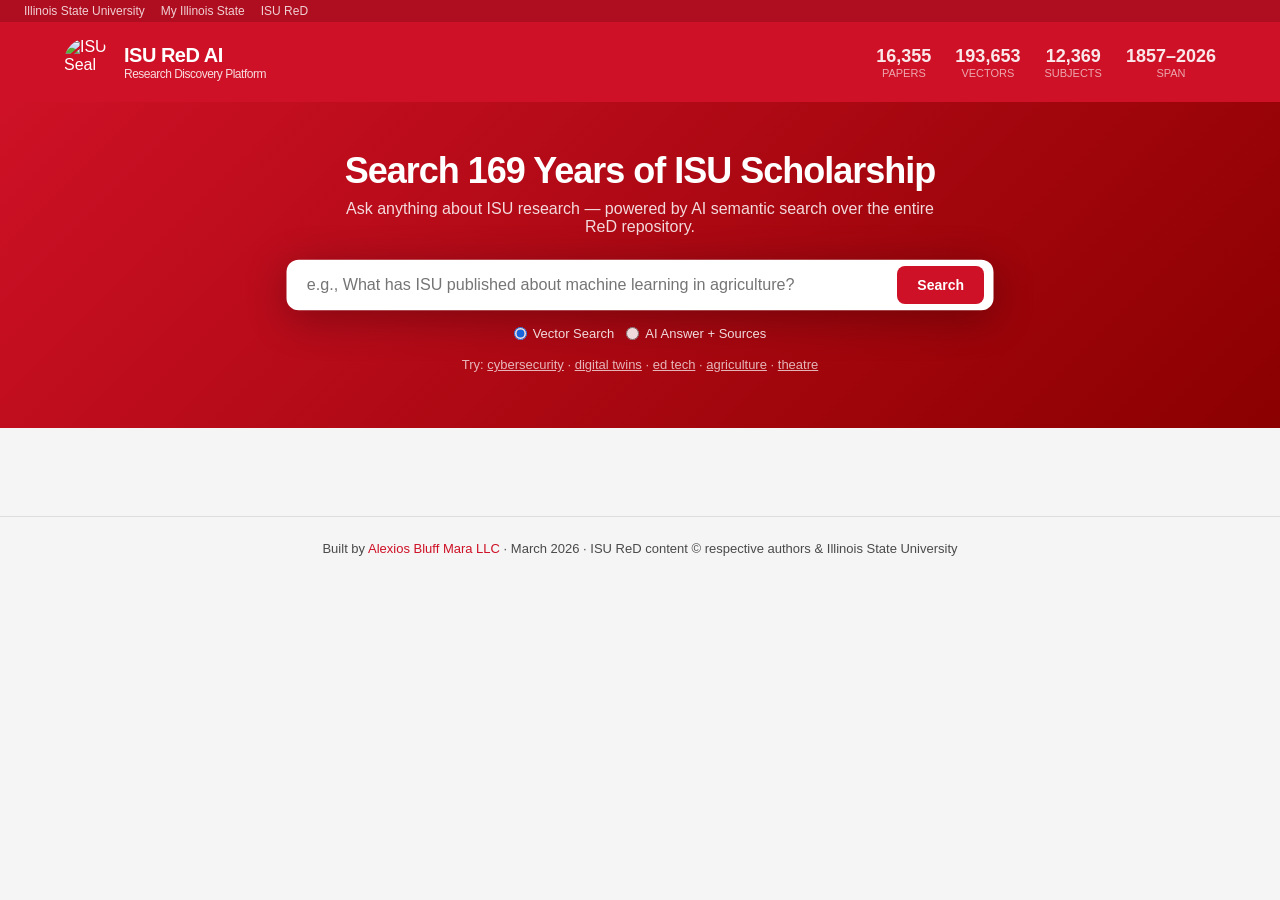
==== web/templates/index.html @ c267a809 "Initial release: ISU ReD AI — Intelligent Research Discovery Platform Full-stack AI-powered semantic" ====
<!DOCTYPE html>
<html lang="en">
<head>
  <meta charset="UTF-8">
  <meta name="viewport" content="width=device-width, initial-scale=1.0">
  <title>ISU ReD AI — Research Discovery Platform</title>
  <link rel="icon" href="https://designsystem.illinoisstate.edu/images/examples/cds-digital-seal-mobile.png" type="image/png">
  <link rel="stylesheet" href="/static/css/isu-brand.css">
  <style>
    :root {
      --isu-red: #CE1126;
      --isu-dark: #1A1A2E;
      --isu-gray: #4A4A4A;
      --isu-light: #F5F5F5;
      --isu-white: #FFFFFF;
      --radius: 12px;
      --shadow: 0 4px 24px rgba(0,0,0,0.08);
      --transition: all 0.3s cubic-bezier(0.4, 0, 0.2, 1);
    }

    * { margin: 0; padding: 0; box-sizing: border-box; }

    body {
      font-family: -apple-system, BlinkMacSystemFont, 'Segoe UI', Roboto, sans-serif;
      background: var(--isu-light);
      color: var(--isu-dark);
      min-height: 100vh;
    }

    /* ── Header ── */
    .header {
      background: var(--isu-red);
      color: white;
      padding: 0;
    }

    .iguide {
      background: rgba(0,0,0,0.15);
      padding: 4px 24px;
      font-size: 12px;
      display: flex;
      gap: 16px;
    }

    .iguide a { color: rgba(255,255,255,0.8); text-decoration: none; }
    .iguide a:hover { color: white; }

    .header-main {
      display: flex;
      align-items: center;
      justify-content: space-between;
      padding: 16px 24px;
      max-width: 1200px;
      margin: 0 auto;
    }

    .logo {
      display: flex;
      align-items: center;
      gap: 12px;
    }

    .logo img { width: 48px; height: 48px; border-radius: 50%; }

    .logo-text {
      font-size: 20px;
      font-weight: 700;
      letter-spacing: -0.5px;
    }

    .logo-text small {
      display: block;
      font-size: 12px;
      font-weight: 400;
      opacity: 0.85;
    }

    .header-stats {
      display: flex;
      gap: 24px;
      font-size: 13px;
      opacity: 0.9;
    }

    .stat-item {
      text-align: center;
    }

    .stat-item .stat-value {
      font-size: 18px;
      font-weight: 700;
    }

    .stat-item .stat-label {
      font-size: 11px;
      opacity: 0.7;
      text-transform: uppercase;
    }

    /* ── Hero Search ── */
    .hero {
      background: linear-gradient(135deg, var(--isu-red), #8B0000);
      color: white;
      padding: 48px 24px 56px;
      text-align: center;
    }

    .hero h1 {
      font-size: 36px;
      font-weight: 800;
      letter-spacing: -1px;
      margin-bottom: 8px;
    }

    .hero p {
      font-size: 16px;
      opacity: 0.85;
      max-width: 600px;
      margin: 0 auto 24px;
    }

    .search-box {
      max-width: 700px;
      margin: 0 auto;
      position: relative;
    }

    .search-box input {
      width: 100%;
      padding: 16px 50px 16px 20px;
      font-size: 16px;
      border: none;
      border-radius: var(--radius);
      box-shadow: 0 8px 32px rgba(0,0,0,0.2);
      outline: none;
      transition: var(--transition);
    }

    .search-box input:focus {
      box-shadow: 0 8px 40px rgba(0,0,0,0.3);
      transform: scale(1.01);
    }

    .search-box button {
      position: absolute;
      right: 6px;
      top: 6px;
      bottom: 6px;
      padding: 0 20px;
      background: var(--isu-red);
      color: white;
      border: none;
      border-radius: 8px;
      font-size: 14px;
      font-weight: 600;
      cursor: pointer;
      transition: var(--transition);
    }

    .search-box button:hover { background: #A00E1F; }
    .search-box button:disabled { opacity: 0.5; cursor: wait; }

    .mode-toggle {
      margin-top: 16px;
      display: flex;
      gap: 12px;
      justify-content: center;
    }

    .mode-toggle label {
      display: flex;
      align-items: center;
      gap: 6px;
      font-size: 13px;
      cursor: pointer;
      opacity: 0.85;
    }

    .mode-toggle label:hover { opacity: 1; }

    .example-queries {
      margin-top: 16px;
      font-size: 13px;
      opacity: 0.7;
    }

    .example-queries a {
      color: white;
      text-decoration: underline;
      cursor: pointer;
    }

    /* ── Content ── */
    .container {
      max-width: 1000px;
      margin: 0 auto;
      padding: 24px;
    }

    /* ── AI Answer ── */
    .ai-answer {
      background: white;
      border-radius: var(--radius);
      box-shadow: var(--shadow);
      padding: 24px;
      margin-bottom: 24px;
      border-left: 4px solid var(--isu-red);
      display: none;
    }

    .ai-answer.visible { display: block; animation: fadeIn 0.3s ease; }

    .ai-answer h3 {
      font-size: 14px;
      text-transform: uppercase;
      color: var(--isu-red);
      margin-bottom: 12px;
      letter-spacing: 1px;
    }

    .ai-answer .answer-text {
      font-size: 15px;
      line-height: 1.7;
      color: var(--isu-gray);
      white-space: pre-wrap;
    }

    /* ── Results ── */
    .results-header {
      display: flex;
      justify-content: space-between;
      align-items: center;
      margin-bottom: 16px;
    }

    .results-header h2 { font-size: 18px; }
    .results-count { color: var(--isu-gray); font-size: 14px; }

    .result-card {
      background: white;
      border-radius: var(--radius);
      box-shadow: var(--shadow);
      padding: 20px;
      margin-bottom: 12px;
      transition: var(--transition);
      cursor: pointer;
    }

    .result-card:hover {
      transform: translateY(-2px);
      box-shadow: 0 8px 32px rgba(0,0,0,0.12);
    }

    .result-card .title {
      font-size: 16px;
      font-weight: 600;
      color: var(--isu-dark);
      margin-bottom: 4px;
    }

    .result-card .meta {
      font-size: 13px;
      color: var(--isu-gray);
      margin-bottom: 8px;
    }

    .result-card .excerpt {
      font-size: 14px;
      color: #666;
      line-height: 1.5;
      display: -webkit-box;
      -webkit-line-clamp: 3;
      -webkit-box-orient: vertical;
      overflow: hidden;
    }

    .result-card .score-badge {
      display: inline-block;
      background: var(--isu-light);
      padding: 2px 8px;
      border-radius: 4px;
      font-size: 11px;
      color: var(--isu-gray);
      font-weight: 600;
    }

    .result-card a {
      color: var(--isu-red);
      text-decoration: none;
      font-size: 13px;
      font-weight: 500;
    }

    .result-card a:hover { text-decoration: underline; }

    /* ── Loading ── */
    .loading {
      text-align: center;
      padding: 40px;
      display: none;
    }

    .loading.visible { display: block; }

    .spinner {
      width: 40px;
      height: 40px;
      border: 3px solid var(--isu-light);
      border-top-color: var(--isu-red);
      border-radius: 50%;
      animation: spin 0.8s linear infinite;
      margin: 0 auto 12px;
    }

    @keyframes spin { to { transform: rotate(360deg); } }
    @keyframes fadeIn { from { opacity: 0; transform: translateY(8px); } to { opacity: 1; transform: translateY(0); } }

    /* ── Footer ── */
    .footer {
      text-align: center;
      padding: 24px;
      color: var(--isu-gray);
      font-size: 13px;
      border-top: 1px solid #ddd;
      margin-top: 40px;
    }

    .footer a { color: var(--isu-red); text-decoration: none; }

    /* ── Responsive ── */
    @media (max-width: 768px) {
      .header-stats { display: none; }
      .hero h1 { font-size: 28px; }
      .container { padding: 16px; }
    }
  </style>
</head>
<body>

  <!-- ISU iGuide Bar -->
  <header class="header">
    <div class="iguide">
      <a href="https://illinoisstate.edu/">Illinois State University</a>
      <a href="https://my.illinoisstate.edu/">My Illinois State</a>
      <a href="https://ir.library.illinoisstate.edu/">ISU ReD</a>
    </div>
    <div class="header-main">
      <div class="logo">
        <img src="https://designsystem.illinoisstate.edu/images/examples/cds-digital-seal-mobile.png"
             alt="ISU Seal">
        <div class="logo-text">
          ISU ReD AI
          <small>Research Discovery Platform</small>
        </div>
      </div>
      <div class="header-stats">
        <div class="stat-item">
          <div class="stat-value">16,355</div>
          <div class="stat-label">Papers</div>
        </div>
        <div class="stat-item">
          <div class="stat-value">193,653</div>
          <div class="stat-label">Vectors</div>
        </div>
        <div class="stat-item">
          <div class="stat-value">12,369</div>
          <div class="stat-label">Subjects</div>
        </div>
        <div class="stat-item">
          <div class="stat-value">1857–2026</div>
          <div class="stat-label">Span</div>
        </div>
      </div>
    </div>
  </header>

  <!-- Hero / Search -->
  <section class="hero">
    <h1>Search 169 Years of ISU Scholarship</h1>
    <p>Ask anything about ISU research — powered by AI semantic search over the entire ReD repository.</p>
    <div class="search-box">
      <input type="text" id="searchInput" placeholder="e.g., What has ISU published about machine learning in agriculture?"
             autofocus autocomplete="off">
      <button id="searchBtn" onclick="doSearch()">Search</button>
    </div>
    <div class="mode-toggle">
      <label><input type="radio" name="mode" value="search" checked> Vector Search</label>
      <label><input type="radio" name="mode" value="rag"> AI Answer + Sources</label>
    </div>
    <div class="example-queries">
      Try:
      <a onclick="setQuery('cybersecurity research at ISU')">cybersecurity</a> ·
      <a onclick="setQuery('digital twins in manufacturing')">digital twins</a> ·
      <a onclick="setQuery('education technology and student outcomes')">ed tech</a> ·
      <a onclick="setQuery('agriculture and climate change')">agriculture</a> ·
      <a onclick="setQuery('Shakespeare performance and theatre')">theatre</a>
    </div>
  </section>

  <!-- Results -->
  <div class="container">
    <div class="loading" id="loading">
      <div class="spinner"></div>
      <div>Searching 193,653 semantic vectors...</div>
    </div>

    <div class="ai-answer" id="aiAnswer">
      <h3>AI-Generated Answer</h3>
      <div class="answer-text" id="answerText"></div>
    </div>

    <div id="resultsContainer"></div>
  </div>

  <footer class="footer">
    Built by <a href="#">Alexios Bluff Mara LLC</a> · March 2026 ·
    ISU ReD content &copy; respective authors &amp; Illinois State University
  </footer>

  <script>
    const searchInput = document.getElementById('searchInput');
    const searchBtn = document.getElementById('searchBtn');
    const loading = document.getElementById('loading');
    const aiAnswer = document.getElementById('aiAnswer');
    const answerText = document.getElementById('answerText');
    const resultsContainer = document.getElementById('resultsContainer');

    searchInput.addEventListener('keydown', e => {
      if (e.key === 'Enter') doSearch();
    });

    function setQuery(q) {
      searchInput.value = q;
      doSearch();
    }

    function getMode() {
      return document.querySelector('input[name="mode"]:checked').value;
    }

    async function doSearch() {
      const q = searchInput.value.trim();
      if (!q) return;

      searchBtn.disabled = true;
      loading.classList.add('visible');
      aiAnswer.classList.remove('visible');
      resultsContainer.innerHTML = '';

      const mode = getMode();

      try {
        if (mode === 'rag') {
          const resp = await fetch(`/api/ask?q=${encodeURIComponent(q)}&k=8`);
          const data = await resp.json();

          if (data.answer) {
            answerText.textContent = data.answer;
            aiAnswer.classList.add('visible');
          }
          renderResults(data.sources || [], q);
        } else {
          const resp = await fetch(`/api/search?q=${encodeURIComponent(q)}&k=10`);
          const data = await resp.json();
          renderResults(data.results || [], q);
        }
      } catch (err) {
        resultsContainer.innerHTML = `<div class="result-card"><div class="title">Error</div><div class="excerpt">${escapeHtml(err.message)}</div></div>`;
      } finally {
        searchBtn.disabled = false;
        loading.classList.remove('visible');
      }
    }

    function escapeHtml(text) {
      const div = document.createElement('div');
      div.textContent = text;
      return div.innerHTML;
    }

    function renderResults(results, query) {
      if (!results.length) {
        resultsContainer.innerHTML = '<div class="result-card"><div class="title">No results found</div><div class="excerpt">Try a different query or broader search terms.</div></div>';
        return;
      }

      const header = `
        <div class="results-header">
          <h2>Research Results</h2>
          <span class="results-count">${results.length} papers found</span>
        </div>`;

      const cards = results.map((r, i) => {
        const score = r.score ? (r.score * 100).toFixed(1) : '—';
        const pdfLink = r.pdf_url ? `<a href="${escapeHtml(r.pdf_url)}" target="_blank" rel="noopener">View PDF →</a>` : '';
        return `
          <div class="result-card" style="animation: fadeIn 0.3s ease ${i * 0.05}s both">
            <div class="title">${escapeHtml(r.title || 'Untitled')}</div>
            <div class="meta">
              ${escapeHtml(r.authors || 'Unknown')} · ${escapeHtml(String(r.year || 'Unknown'))}
              <span class="score-badge">${score}% match</span>
            </div>
            <div class="excerpt">${escapeHtml(r.text || '').substring(0, 300)}</div>
            <div style="margin-top: 8px">${pdfLink}</div>
          </div>`;
      }).join('');

      resultsContainer.innerHTML = header + cards;
    }
  </script>
</body>
</html>
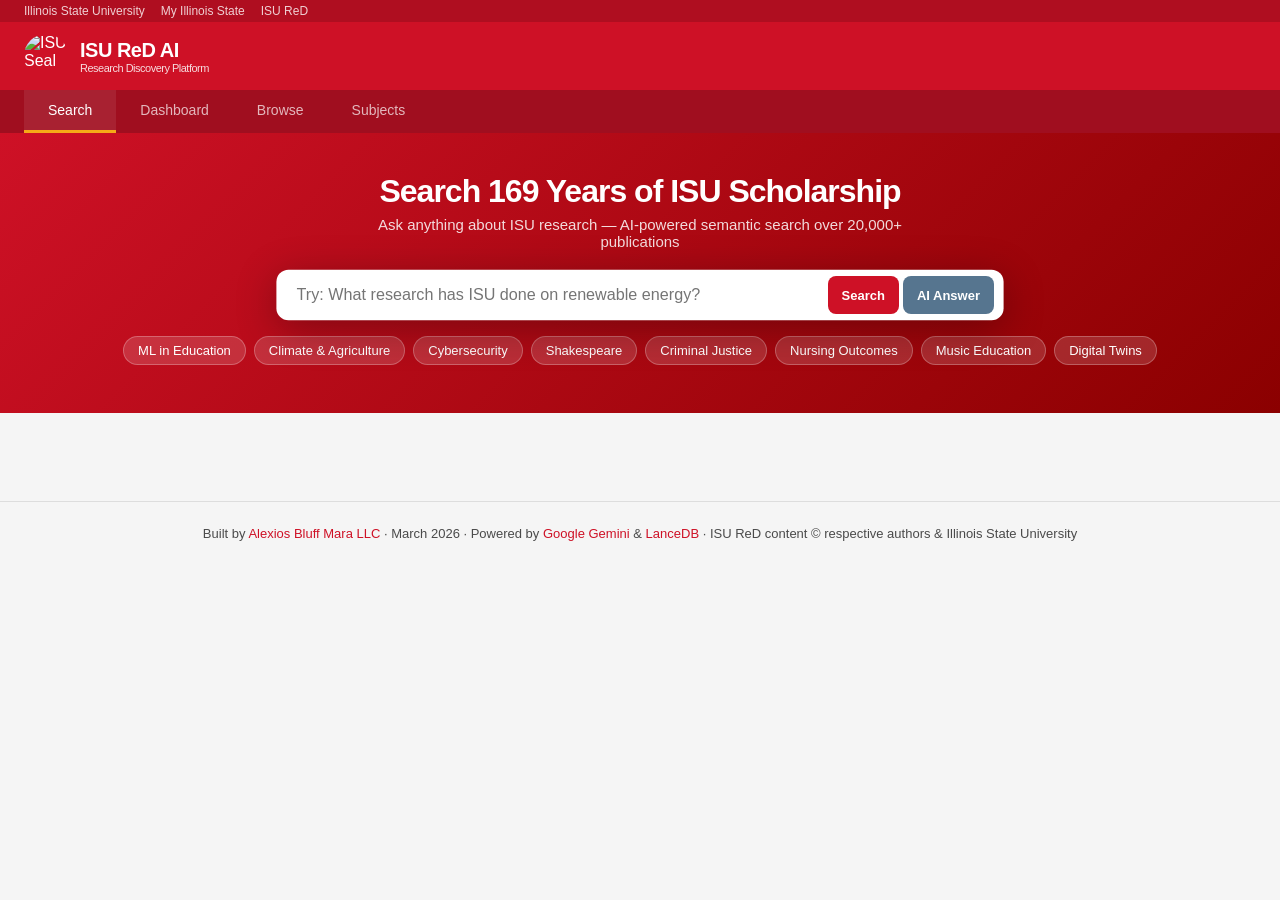
==== commit ece00fa4: "feat: student-facing research discovery UI with visualizations - New papers_data.py module: loads pa" ====
--- a/web/templates/index.html
+++ b/web/templates/index.html
@@ -3,37 +3,37 @@
 <head>
   <meta charset="UTF-8">
   <meta name="viewport" content="width=device-width, initial-scale=1.0">
-  <title>ISU ReD AI — Research Discovery Platform</title>
+  <title>ISU ReD AI &mdash; Research Discovery Platform</title>
   <link rel="icon" href="https://designsystem.illinoisstate.edu/images/examples/cds-digital-seal-mobile.png" type="image/png">
-  <link rel="stylesheet" href="/static/css/isu-brand.css">
+  <script src="https://cdn.jsdelivr.net/npm/chart.js@4.4.7/dist/chart.umd.min.js"></script>
+  <script src="https://cdn.jsdelivr.net/npm/wordcloud@1.2.2/src/wordcloud2.min.js"></script>
   <style>
     :root {
       --isu-red: #CE1126;
+      --isu-red-dark: #A00E1F;
+      --isu-yellow: #F6A917;
+      --isu-blue: #56758F;
       --isu-dark: #1A1A2E;
       --isu-gray: #4A4A4A;
       --isu-light: #F5F5F5;
       --isu-white: #FFFFFF;
       --radius: 12px;
+      --radius-sm: 8px;
       --shadow: 0 4px 24px rgba(0,0,0,0.08);
+      --shadow-lg: 0 12px 48px rgba(0,0,0,0.12);
       --transition: all 0.3s cubic-bezier(0.4, 0, 0.2, 1);
     }
-
     * { margin: 0; padding: 0; box-sizing: border-box; }
-
     body {
       font-family: -apple-system, BlinkMacSystemFont, 'Segoe UI', Roboto, sans-serif;
       background: var(--isu-light);
       color: var(--isu-dark);
       min-height: 100vh;
     }
-
-    /* ── Header ── */
-    .header {
-      background: var(--isu-red);
-      color: white;
-      padding: 0;
-    }
-
+    a { color: var(--isu-red); text-decoration: none; }
+    a:hover { text-decoration: underline; }
+
+    .header { background: var(--isu-red); color: white; }
     .iguide {
       background: rgba(0,0,0,0.15);
       padding: 4px 24px;
@@ -41,93 +41,58 @@
       display: flex;
       gap: 16px;
     }
-
     .iguide a { color: rgba(255,255,255,0.8); text-decoration: none; }
     .iguide a:hover { color: white; }
-
     .header-main {
       display: flex;
       align-items: center;
       justify-content: space-between;
-      padding: 16px 24px;
-      max-width: 1200px;
+      padding: 12px 24px;
+      max-width: 1400px;
       margin: 0 auto;
     }
-
-    .logo {
+    .logo { display: flex; align-items: center; gap: 12px; }
+    .logo img { width: 44px; height: 44px; border-radius: 50%; }
+    .logo-text { font-size: 20px; font-weight: 700; letter-spacing: -0.5px; }
+    .logo-text small { display: block; font-size: 11px; font-weight: 400; opacity: 0.85; }
+
+    .nav-tabs-bg { background: var(--isu-red-dark); }
+    .nav-tabs {
       display: flex;
-      align-items: center;
-      gap: 12px;
-    }
-
-    .logo img { width: 48px; height: 48px; border-radius: 50%; }
-
-    .logo-text {
-      font-size: 20px;
-      font-weight: 700;
-      letter-spacing: -0.5px;
-    }
-
-    .logo-text small {
-      display: block;
-      font-size: 12px;
-      font-weight: 400;
-      opacity: 0.85;
-    }
-
-    .header-stats {
-      display: flex;
-      gap: 24px;
-      font-size: 13px;
-      opacity: 0.9;
-    }
-
-    .stat-item {
-      text-align: center;
-    }
-
-    .stat-item .stat-value {
-      font-size: 18px;
-      font-weight: 700;
-    }
-
-    .stat-item .stat-label {
-      font-size: 11px;
-      opacity: 0.7;
-      text-transform: uppercase;
-    }
-
-    /* ── Hero Search ── */
+      gap: 0;
+      padding: 0 24px;
+      max-width: 1400px;
+      margin: 0 auto;
+    }
+    .nav-tab {
+      padding: 12px 24px;
+      color: rgba(255,255,255,0.7);
+      font-size: 14px;
+      font-weight: 500;
+      cursor: pointer;
+      border-bottom: 3px solid transparent;
+      transition: var(--transition);
+      user-select: none;
+    }
+    .nav-tab:hover { color: white; background: rgba(255,255,255,0.05); }
+    .nav-tab.active {
+      color: white;
+      border-bottom-color: var(--isu-yellow);
+      background: rgba(255,255,255,0.08);
+    }
+
     .hero {
       background: linear-gradient(135deg, var(--isu-red), #8B0000);
       color: white;
-      padding: 48px 24px 56px;
+      padding: 40px 24px 48px;
       text-align: center;
     }
-
-    .hero h1 {
-      font-size: 36px;
-      font-weight: 800;
-      letter-spacing: -1px;
-      margin-bottom: 8px;
-    }
-
-    .hero p {
-      font-size: 16px;
-      opacity: 0.85;
-      max-width: 600px;
-      margin: 0 auto 24px;
-    }
-
-    .search-box {
-      max-width: 700px;
-      margin: 0 auto;
-      position: relative;
-    }
-
+    .hero h1 { font-size: 32px; font-weight: 800; letter-spacing: -1px; margin-bottom: 6px; }
+    .hero p { font-size: 15px; opacity: 0.85; max-width: 600px; margin: 0 auto 20px; }
+    .search-box { max-width: 720px; margin: 0 auto; position: relative; }
     .search-box input {
       width: 100%;
-      padding: 16px 50px 16px 20px;
+      padding: 16px 130px 16px 20px;
       font-size: 16px;
       border: none;
       border-radius: var(--radius);
@@ -135,106 +100,242 @@
       outline: none;
       transition: var(--transition);
     }
-
-    .search-box input:focus {
-      box-shadow: 0 8px 40px rgba(0,0,0,0.3);
-      transform: scale(1.01);
-    }
-
-    .search-box button {
+    .search-box input:focus { box-shadow: 0 8px 40px rgba(0,0,0,0.3); transform: scale(1.01); }
+    .search-box .search-actions {
       position: absolute;
       right: 6px;
       top: 6px;
       bottom: 6px;
-      padding: 0 20px;
+      display: flex;
+      gap: 4px;
+    }
+    .search-box button {
+      padding: 0 14px;
       background: var(--isu-red);
       color: white;
       border: none;
-      border-radius: 8px;
-      font-size: 14px;
+      border-radius: var(--radius-sm);
+      font-size: 13px;
       font-weight: 600;
       cursor: pointer;
       transition: var(--transition);
     }
-
-    .search-box button:hover { background: #A00E1F; }
+    .search-box button:hover { background: var(--isu-red-dark); }
     .search-box button:disabled { opacity: 0.5; cursor: wait; }
-
-    .mode-toggle {
+    .search-box button.rag-btn { background: var(--isu-blue); }
+    .search-box button.rag-btn:hover { background: #3e5a72; }
+
+    .search-prompts {
       margin-top: 16px;
       display: flex;
+      flex-wrap: wrap;
+      gap: 8px;
+      justify-content: center;
+    }
+    .search-prompt {
+      background: rgba(255,255,255,0.15);
+      border: 1px solid rgba(255,255,255,0.25);
+      padding: 6px 14px;
+      border-radius: 20px;
+      font-size: 13px;
+      color: white;
+      cursor: pointer;
+      transition: var(--transition);
+    }
+    .search-prompt:hover { background: rgba(255,255,255,0.25); }
+
+    .tab-panel { display: none; }
+    .tab-panel.active { display: block; }
+    .container { max-width: 1400px; margin: 0 auto; padding: 24px; }
+
+    .stats-banner {
+      display: grid;
+      grid-template-columns: repeat(auto-fit, minmax(150px, 1fr));
       gap: 12px;
+      margin-bottom: 24px;
+    }
+    .stat-card {
+      background: white;
+      border-radius: var(--radius);
+      padding: 16px;
+      text-align: center;
+      box-shadow: var(--shadow);
+    }
+    .stat-card .stat-value { font-size: 28px; font-weight: 800; color: var(--isu-red); }
+    .stat-card .stat-label { font-size: 12px; color: var(--isu-gray); text-transform: uppercase; letter-spacing: 0.5px; margin-top: 4px; }
+
+    .charts-grid {
+      display: grid;
+      grid-template-columns: repeat(auto-fit, minmax(420px, 1fr));
+      gap: 20px;
+      margin-bottom: 24px;
+    }
+    .chart-card {
+      background: white;
+      border-radius: var(--radius);
+      box-shadow: var(--shadow);
+      padding: 20px;
+    }
+    .chart-card h3 { font-size: 16px; font-weight: 700; margin-bottom: 12px; color: var(--isu-dark); }
+    .chart-card h3 small { font-weight: 400; color: var(--isu-gray); font-size: 12px; display: block; margin-top: 2px; }
+
+    .wordcloud-card {
+      background: white;
+      border-radius: var(--radius);
+      box-shadow: var(--shadow);
+      padding: 20px;
+      margin-bottom: 24px;
+    }
+    .wordcloud-card h3 { font-size: 16px; font-weight: 700; margin-bottom: 12px; }
+    #wordcloudCanvas { width: 100%; height: 350px; }
+
+    .categories-grid {
+      display: grid;
+      grid-template-columns: repeat(auto-fill, minmax(280px, 1fr));
+      gap: 16px;
+      margin-bottom: 24px;
+    }
+    .cat-card {
+      background: white;
+      border-radius: var(--radius);
+      box-shadow: var(--shadow);
+      padding: 20px;
+      cursor: pointer;
+      transition: var(--transition);
+      border-left: 4px solid var(--isu-red);
+    }
+    .cat-card:hover { transform: translateY(-3px); box-shadow: var(--shadow-lg); }
+    .cat-card h4 { font-size: 15px; font-weight: 700; color: var(--isu-dark); margin-bottom: 4px; }
+    .cat-card .cat-meta { font-size: 13px; color: var(--isu-gray); margin-bottom: 10px; }
+    .cat-card .cat-subjects { display: flex; flex-wrap: wrap; gap: 4px; }
+    .subject-tag {
+      display: inline-block;
+      background: var(--isu-light);
+      padding: 3px 10px;
+      border-radius: 12px;
+      font-size: 11px;
+      color: var(--isu-gray);
+      transition: var(--transition);
+    }
+    .subject-tag:hover { background: var(--isu-red); color: white; cursor: pointer; }
+    .subject-tag .tag-count { font-weight: 700; margin-left: 3px; }
+
+    .browse-controls {
+      display: flex;
+      gap: 12px;
+      flex-wrap: wrap;
+      margin-bottom: 16px;
+      align-items: center;
+    }
+    .browse-controls input, .browse-controls select {
+      padding: 10px 14px;
+      border: 1px solid #ddd;
+      border-radius: var(--radius-sm);
+      font-size: 14px;
+      outline: none;
+      transition: var(--transition);
+    }
+    .browse-controls input:focus, .browse-controls select:focus {
+      border-color: var(--isu-red);
+      box-shadow: 0 0 0 3px rgba(206,17,38,0.1);
+    }
+    .browse-controls input { flex: 1; min-width: 200px; }
+    .browse-controls button {
+      padding: 10px 20px;
+      background: var(--isu-red);
+      color: white;
+      border: none;
+      border-radius: var(--radius-sm);
+      font-weight: 600;
+      cursor: pointer;
+      transition: var(--transition);
+    }
+    .browse-controls button:hover { background: var(--isu-red-dark); }
+
+    .paper-card {
+      background: white;
+      border-radius: var(--radius);
+      box-shadow: var(--shadow);
+      padding: 20px;
+      margin-bottom: 12px;
+      transition: var(--transition);
+    }
+    .paper-card:hover { box-shadow: var(--shadow-lg); }
+    .paper-card .paper-title { font-size: 16px; font-weight: 600; color: var(--isu-dark); margin-bottom: 4px; }
+    .paper-card .paper-meta { font-size: 13px; color: var(--isu-gray); margin-bottom: 8px; }
+    .paper-card .paper-abstract {
+      font-size: 14px;
+      color: #555;
+      line-height: 1.6;
+      margin-bottom: 10px;
+      display: -webkit-box;
+      -webkit-line-clamp: 3;
+      -webkit-box-orient: vertical;
+      overflow: hidden;
+    }
+    .paper-card .paper-abstract.expanded { -webkit-line-clamp: unset; }
+    .paper-card .paper-subjects { display: flex; flex-wrap: wrap; gap: 4px; margin-bottom: 10px; }
+    .paper-card .paper-actions { display: flex; gap: 12px; align-items: center; flex-wrap: wrap; }
+    .btn-sm {
+      padding: 6px 14px;
+      border-radius: var(--radius-sm);
+      font-size: 12px;
+      font-weight: 600;
+      cursor: pointer;
+      transition: var(--transition);
+      border: none;
+      text-decoration: none;
+      display: inline-block;
+    }
+    .btn-primary { background: var(--isu-red); color: white; }
+    .btn-primary:hover { background: var(--isu-red-dark); text-decoration: none; }
+    .btn-outline { background: transparent; color: var(--isu-red); border: 1px solid var(--isu-red); }
+    .btn-outline:hover { background: var(--isu-red); color: white; text-decoration: none; }
+    .btn-blue { background: var(--isu-blue); color: white; }
+    .btn-blue:hover { background: #3e5a72; text-decoration: none; }
+
+    .pagination {
+      display: flex;
       justify-content: center;
-    }
-
-    .mode-toggle label {
+      gap: 8px;
+      margin-top: 20px;
+      flex-wrap: wrap;
+    }
+    .pagination button {
+      padding: 8px 16px;
+      border: 1px solid #ddd;
+      background: white;
+      border-radius: var(--radius-sm);
+      cursor: pointer;
+      font-size: 13px;
+      transition: var(--transition);
+    }
+    .pagination button:hover { background: var(--isu-light); }
+    .pagination button.active { background: var(--isu-red); color: white; border-color: var(--isu-red); }
+    .pagination button:disabled { opacity: 0.4; cursor: not-allowed; }
+    .pagination .page-info { padding: 8px 12px; font-size: 13px; color: var(--isu-gray); }
+
+    .results-header {
       display: flex;
+      justify-content: space-between;
       align-items: center;
-      gap: 6px;
-      font-size: 13px;
-      cursor: pointer;
-      opacity: 0.85;
-    }
-
-    .mode-toggle label:hover { opacity: 1; }
-
-    .example-queries {
-      margin-top: 16px;
-      font-size: 13px;
-      opacity: 0.7;
-    }
-
-    .example-queries a {
-      color: white;
-      text-decoration: underline;
-      cursor: pointer;
-    }
-
-    /* ── Content ── */
-    .container {
-      max-width: 1000px;
-      margin: 0 auto;
-      padding: 24px;
-    }
-
-    /* ── AI Answer ── */
+      margin-bottom: 16px;
+    }
+    .results-header h2 { font-size: 18px; }
+    .results-count { color: var(--isu-gray); font-size: 14px; }
+
     .ai-answer {
       background: white;
       border-radius: var(--radius);
       box-shadow: var(--shadow);
       padding: 24px;
-      margin-bottom: 24px;
-      border-left: 4px solid var(--isu-red);
+      margin-bottom: 20px;
+      border-left: 4px solid var(--isu-blue);
       display: none;
     }
-
     .ai-answer.visible { display: block; animation: fadeIn 0.3s ease; }
-
-    .ai-answer h3 {
-      font-size: 14px;
-      text-transform: uppercase;
-      color: var(--isu-red);
-      margin-bottom: 12px;
-      letter-spacing: 1px;
-    }
-
-    .ai-answer .answer-text {
-      font-size: 15px;
-      line-height: 1.7;
-      color: var(--isu-gray);
-      white-space: pre-wrap;
-    }
-
-    /* ── Results ── */
-    .results-header {
-      display: flex;
-      justify-content: space-between;
-      align-items: center;
-      margin-bottom: 16px;
-    }
-
-    .results-header h2 { font-size: 18px; }
-    .results-count { color: var(--isu-gray); font-size: 14px; }
+    .ai-answer h3 { font-size: 13px; text-transform: uppercase; color: var(--isu-blue); margin-bottom: 10px; letter-spacing: 1px; }
+    .ai-answer .answer-text { font-size: 15px; line-height: 1.7; color: var(--isu-gray); white-space: pre-wrap; }
 
     .result-card {
       background: white;
@@ -243,68 +344,23 @@
       padding: 20px;
       margin-bottom: 12px;
       transition: var(--transition);
-      cursor: pointer;
-    }
-
-    .result-card:hover {
-      transform: translateY(-2px);
-      box-shadow: 0 8px 32px rgba(0,0,0,0.12);
-    }
-
-    .result-card .title {
-      font-size: 16px;
-      font-weight: 600;
-      color: var(--isu-dark);
-      margin-bottom: 4px;
-    }
-
-    .result-card .meta {
-      font-size: 13px;
-      color: var(--isu-gray);
-      margin-bottom: 8px;
-    }
-
+    }
+    .result-card:hover { transform: translateY(-2px); box-shadow: var(--shadow-lg); }
+    .result-card .title { font-size: 16px; font-weight: 600; color: var(--isu-dark); margin-bottom: 4px; }
+    .result-card .meta { font-size: 13px; color: var(--isu-gray); margin-bottom: 8px; }
     .result-card .excerpt {
-      font-size: 14px;
-      color: #666;
-      line-height: 1.5;
-      display: -webkit-box;
-      -webkit-line-clamp: 3;
-      -webkit-box-orient: vertical;
-      overflow: hidden;
-    }
-
+      font-size: 14px; color: #666; line-height: 1.5;
+      display: -webkit-box; -webkit-line-clamp: 3; -webkit-box-orient: vertical; overflow: hidden;
+    }
     .result-card .score-badge {
-      display: inline-block;
-      background: var(--isu-light);
-      padding: 2px 8px;
-      border-radius: 4px;
-      font-size: 11px;
-      color: var(--isu-gray);
-      font-weight: 600;
-    }
-
-    .result-card a {
-      color: var(--isu-red);
-      text-decoration: none;
-      font-size: 13px;
-      font-weight: 500;
-    }
-
-    .result-card a:hover { text-decoration: underline; }
-
-    /* ── Loading ── */
-    .loading {
-      text-align: center;
-      padding: 40px;
-      display: none;
-    }
-
+      display: inline-block; background: var(--isu-light); padding: 2px 8px;
+      border-radius: 4px; font-size: 11px; color: var(--isu-gray); font-weight: 600;
+    }
+
+    .loading { text-align: center; padding: 40px; display: none; }
     .loading.visible { display: block; }
-
     .spinner {
-      width: 40px;
-      height: 40px;
+      width: 36px; height: 36px;
       border: 3px solid var(--isu-light);
       border-top-color: var(--isu-red);
       border-radius: 50%;
@@ -312,32 +368,40 @@
       margin: 0 auto 12px;
     }
 
+    .empty-state { text-align: center; padding: 60px 20px; color: var(--isu-gray); }
+    .empty-state .emoji { font-size: 48px; margin-bottom: 16px; }
+    .empty-state h3 { font-size: 18px; margin-bottom: 8px; color: var(--isu-dark); }
+
+    .footer {
+      text-align: center; padding: 24px;
+      color: var(--isu-gray); font-size: 13px;
+      border-top: 1px solid #ddd; margin-top: 40px;
+    }
+    .footer a { color: var(--isu-red); text-decoration: none; }
+
     @keyframes spin { to { transform: rotate(360deg); } }
     @keyframes fadeIn { from { opacity: 0; transform: translateY(8px); } to { opacity: 1; transform: translateY(0); } }
-
-    /* ── Footer ── */
-    .footer {
-      text-align: center;
-      padding: 24px;
-      color: var(--isu-gray);
-      font-size: 13px;
-      border-top: 1px solid #ddd;
-      margin-top: 40px;
-    }
-
-    .footer a { color: var(--isu-red); text-decoration: none; }
-
-    /* ── Responsive ── */
+    .fade-in { animation: fadeIn 0.3s ease; }
+
     @media (max-width: 768px) {
-      .header-stats { display: none; }
-      .hero h1 { font-size: 28px; }
+      .header-main { padding: 10px 16px; }
+      .hero { padding: 28px 16px 36px; }
+      .hero h1 { font-size: 24px; }
       .container { padding: 16px; }
+      .charts-grid { grid-template-columns: 1fr; }
+      .categories-grid { grid-template-columns: 1fr; }
+      .nav-tabs { overflow-x: auto; }
+      .nav-tab { padding: 10px 16px; font-size: 13px; white-space: nowrap; }
+      .browse-controls { flex-direction: column; }
+      .browse-controls input { min-width: unset; width: 100%; }
+      .search-box input { padding-right: 80px; }
+      .search-box .search-actions { flex-direction: column; gap: 2px; }
+      .search-box button { padding: 0 10px; font-size: 11px; }
     }
   </style>
 </head>
 <body>
 
-  <!-- ISU iGuide Bar -->
   <header class="header">
     <div class="iguide">
       <a href="https://illinoisstate.edu/">Illinois State University</a>
@@ -346,167 +410,399 @@
     </div>
     <div class="header-main">
       <div class="logo">
-        <img src="https://designsystem.illinoisstate.edu/images/examples/cds-digital-seal-mobile.png"
-             alt="ISU Seal">
-        <div class="logo-text">
-          ISU ReD AI
-          <small>Research Discovery Platform</small>
-        </div>
-      </div>
-      <div class="header-stats">
-        <div class="stat-item">
-          <div class="stat-value">16,355</div>
-          <div class="stat-label">Papers</div>
-        </div>
-        <div class="stat-item">
-          <div class="stat-value">193,653</div>
-          <div class="stat-label">Vectors</div>
-        </div>
-        <div class="stat-item">
-          <div class="stat-value">12,369</div>
-          <div class="stat-label">Subjects</div>
-        </div>
-        <div class="stat-item">
-          <div class="stat-value">1857–2026</div>
-          <div class="stat-label">Span</div>
-        </div>
+        <img src="https://designsystem.illinoisstate.edu/images/examples/cds-digital-seal-mobile.png" alt="ISU Seal">
+        <div class="logo-text">ISU ReD AI<small>Research Discovery Platform</small></div>
       </div>
     </div>
   </header>
 
-  <!-- Hero / Search -->
-  <section class="hero">
-    <h1>Search 169 Years of ISU Scholarship</h1>
-    <p>Ask anything about ISU research — powered by AI semantic search over the entire ReD repository.</p>
-    <div class="search-box">
-      <input type="text" id="searchInput" placeholder="e.g., What has ISU published about machine learning in agriculture?"
-             autofocus autocomplete="off">
-      <button id="searchBtn" onclick="doSearch()">Search</button>
+  <div class="nav-tabs-bg">
+    <nav class="nav-tabs">
+      <div class="nav-tab active" data-tab="search" onclick="switchTab('search')">Search</div>
+      <div class="nav-tab" data-tab="dashboard" onclick="switchTab('dashboard')">Dashboard</div>
+      <div class="nav-tab" data-tab="browse" onclick="switchTab('browse')">Browse</div>
+      <div class="nav-tab" data-tab="subjects" onclick="switchTab('subjects')">Subjects</div>
+    </nav>
+  </div>
+
+  <!-- SEARCH TAB -->
+  <div class="tab-panel active" id="panel-search">
+    <section class="hero">
+      <h1>Search 169 Years of ISU Scholarship</h1>
+      <p>Ask anything about ISU research &mdash; AI-powered semantic search over 20,000+ publications</p>
+      <div class="search-box">
+        <input type="text" id="searchInput"
+               placeholder="Try: What research has ISU done on renewable energy?"
+               autofocus autocomplete="off">
+        <div class="search-actions">
+          <button id="searchBtn" onclick="doSearch('search')">Search</button>
+          <button class="rag-btn" onclick="doSearch('rag')">AI Answer</button>
+        </div>
+      </div>
+      <div class="search-prompts">
+        <span class="search-prompt" onclick="setQuery('machine learning applications in education')">ML in Education</span>
+        <span class="search-prompt" onclick="setQuery('climate change impacts on agriculture')">Climate &amp; Agriculture</span>
+        <span class="search-prompt" onclick="setQuery('cybersecurity and data privacy')">Cybersecurity</span>
+        <span class="search-prompt" onclick="setQuery('Shakespeare performance history')">Shakespeare</span>
+        <span class="search-prompt" onclick="setQuery('criminal justice reform')">Criminal Justice</span>
+        <span class="search-prompt" onclick="setQuery('nursing and patient outcomes')">Nursing Outcomes</span>
+        <span class="search-prompt" onclick="setQuery('music education and student development')">Music Education</span>
+        <span class="search-prompt" onclick="setQuery('digital twins in manufacturing')">Digital Twins</span>
+      </div>
+    </section>
+    <div class="container">
+      <div class="loading" id="searchLoading">
+        <div class="spinner"></div>
+        <div>Searching 193,653 semantic vectors...</div>
+      </div>
+      <div class="ai-answer" id="aiAnswer">
+        <h3>AI-Generated Answer</h3>
+        <div class="answer-text" id="answerText"></div>
+      </div>
+      <div id="searchResults"></div>
     </div>
-    <div class="mode-toggle">
-      <label><input type="radio" name="mode" value="search" checked> Vector Search</label>
-      <label><input type="radio" name="mode" value="rag"> AI Answer + Sources</label>
+  </div>
+
+  <!-- DASHBOARD TAB -->
+  <div class="tab-panel" id="panel-dashboard">
+    <div class="container">
+      <h2 style="margin-bottom:20px;font-size:24px;">Repository at a Glance</h2>
+      <div class="stats-banner" id="statsBanner">
+        <div class="stat-card"><div class="stat-value" id="statPapers">&mdash;</div><div class="stat-label">Total Papers</div></div>
+        <div class="stat-card"><div class="stat-value" id="statAbstracts">&mdash;</div><div class="stat-label">With Abstracts</div></div>
+        <div class="stat-card"><div class="stat-value" id="statPdfs">&mdash;</div><div class="stat-label">PDFs Available</div></div>
+        <div class="stat-card"><div class="stat-value" id="statSubjects">&mdash;</div><div class="stat-label">Unique Subjects</div></div>
+        <div class="stat-card"><div class="stat-value" id="statYears">&mdash;</div><div class="stat-label">Year Span</div></div>
+      </div>
+      <div class="charts-grid">
+        <div class="chart-card">
+          <h3>Publications Over Time<small>Papers per decade since 1850</small></h3>
+          <div class="chart-container"><canvas id="decadeChart"></canvas></div>
+        </div>
+        <div class="chart-card">
+          <h3>Recent Trends<small>Papers per year (2000&ndash;2026)</small></h3>
+          <div class="chart-container"><canvas id="yearChart"></canvas></div>
+        </div>
+      </div>
+      <div class="charts-grid">
+        <div class="chart-card">
+          <h3>Top 15 Subject Areas<small>By number of publications</small></h3>
+          <div class="chart-container"><canvas id="subjectBarChart"></canvas></div>
+        </div>
+        <div class="chart-card">
+          <h3>Academic Categories<small>Broad discipline breakdown</small></h3>
+          <div class="chart-container"><canvas id="categoryPieChart"></canvas></div>
+        </div>
+      </div>
+      <div class="wordcloud-card">
+        <h3>Research Title Word Cloud <small style="font-weight:400;color:var(--isu-gray);font-size:12px;">Most frequent words across 20,000+ paper titles</small></h3>
+        <div id="wordcloudCanvas"></div>
+      </div>
+      <div class="charts-grid">
+        <div class="chart-card">
+          <h3>Top 20 Authors<small>By publication count</small></h3>
+          <div class="chart-container"><canvas id="authorChart"></canvas></div>
+        </div>
+        <div class="chart-card">
+          <h3>Data Completeness<small>Metadata coverage across all papers</small></h3>
+          <div class="chart-container"><canvas id="completenessChart"></canvas></div>
+        </div>
+      </div>
     </div>
-    <div class="example-queries">
-      Try:
-      <a onclick="setQuery('cybersecurity research at ISU')">cybersecurity</a> ·
-      <a onclick="setQuery('digital twins in manufacturing')">digital twins</a> ·
-      <a onclick="setQuery('education technology and student outcomes')">ed tech</a> ·
-      <a onclick="setQuery('agriculture and climate change')">agriculture</a> ·
-      <a onclick="setQuery('Shakespeare performance and theatre')">theatre</a>
+  </div>
+
+  <!-- BROWSE TAB -->
+  <div class="tab-panel" id="panel-browse">
+    <div class="container">
+      <h2 style="margin-bottom:20px;font-size:24px;">Browse Research Papers</h2>
+      <div class="browse-controls">
+        <input type="text" id="browseQuery" placeholder="Search by title or keyword...">
+        <select id="browseSubject"><option value="">All Subjects</option></select>
+        <input type="number" id="browseYearStart" placeholder="From year" min="1857" max="2026" style="width:110px;flex:unset;">
+        <input type="number" id="browseYearEnd" placeholder="To year" min="1857" max="2026" style="width:110px;flex:unset;">
+        <button onclick="browsePapers(1)">Filter</button>
+      </div>
+      <div class="loading" id="browseLoading"><div class="spinner"></div><div>Loading papers...</div></div>
+      <div id="browseResults"></div>
+      <div id="browsePagination" class="pagination"></div>
     </div>
-  </section>
-
-  <!-- Results -->
-  <div class="container">
-    <div class="loading" id="loading">
-      <div class="spinner"></div>
-      <div>Searching 193,653 semantic vectors...</div>
+  </div>
+
+  <!-- SUBJECTS TAB -->
+  <div class="tab-panel" id="panel-subjects">
+    <div class="container">
+      <h2 style="margin-bottom:8px;font-size:24px;">Browse by Subject Area</h2>
+      <p style="color:var(--isu-gray);margin-bottom:20px;font-size:14px;">Click a subject tag to browse papers in that area</p>
+      <div class="categories-grid" id="categoriesGrid"></div>
     </div>
-
-    <div class="ai-answer" id="aiAnswer">
-      <h3>AI-Generated Answer</h3>
-      <div class="answer-text" id="answerText"></div>
-    </div>
-
-    <div id="resultsContainer"></div>
   </div>
 
   <footer class="footer">
-    Built by <a href="#">Alexios Bluff Mara LLC</a> · March 2026 ·
+    Built by <a href="#">Alexios Bluff Mara LLC</a> &middot; March 2026 &middot;
+    Powered by <a href="https://cloud.google.com/vertex-ai">Google Gemini</a> &amp; <a href="https://lancedb.com/">LanceDB</a> &middot;
     ISU ReD content &copy; respective authors &amp; Illinois State University
   </footer>
 
-  <script>
-    const searchInput = document.getElementById('searchInput');
-    const searchBtn = document.getElementById('searchBtn');
-    const loading = document.getElementById('loading');
-    const aiAnswer = document.getElementById('aiAnswer');
-    const answerText = document.getElementById('answerText');
-    const resultsContainer = document.getElementById('resultsContainer');
-
-    searchInput.addEventListener('keydown', e => {
-      if (e.key === 'Enter') doSearch();
+<script>
+let chartsLoaded = false, browseLoaded = false, subjectsLoaded = false;
+let currentBrowsePage = 1, cachedSubjects = null;
+
+function switchTab(tab) {
+  document.querySelectorAll('.nav-tab').forEach(function(t) { t.classList.remove('active'); });
+  document.querySelectorAll('.tab-panel').forEach(function(p) { p.classList.remove('active'); });
+  document.querySelector('.nav-tab[data-tab="'+tab+'"]').classList.add('active');
+  document.getElementById('panel-'+tab).classList.add('active');
+  if (tab === 'dashboard' && !chartsLoaded) loadDashboard();
+  if (tab === 'browse' && !browseLoaded) loadBrowse();
+  if (tab === 'subjects' && !subjectsLoaded) loadSubjects();
+}
+
+var searchInput = document.getElementById('searchInput');
+searchInput.addEventListener('keydown', function(e) { if (e.key === 'Enter') doSearch('search'); });
+
+function setQuery(q) { searchInput.value = q; doSearch('search'); }
+
+async function doSearch(mode) {
+  var q = searchInput.value.trim();
+  if (!q) return;
+  var loading = document.getElementById('searchLoading');
+  var aiAnswer = document.getElementById('aiAnswer');
+  var sr = document.getElementById('searchResults');
+  var btn = document.getElementById('searchBtn');
+  btn.disabled = true;
+  loading.classList.add('visible');
+  aiAnswer.classList.remove('visible');
+  sr.innerHTML = '';
+  try {
+    if (mode === 'rag') {
+      var resp = await fetch('/api/ask?q='+encodeURIComponent(q)+'&k=8');
+      var data = await resp.json();
+      if (data.answer) {
+        document.getElementById('answerText').textContent = data.answer;
+        aiAnswer.classList.add('visible');
+      }
+      renderSearchResults(data.sources || [], q);
+    } else {
+      var resp = await fetch('/api/search?q='+encodeURIComponent(q)+'&k=15');
+      var data = await resp.json();
+      renderSearchResults(data.results || [], q);
+    }
+  } catch (err) {
+    sr.innerHTML = '<div class="result-card"><div class="title">Error</div><div class="excerpt">'+esc(err.message)+'</div></div>';
+  } finally {
+    btn.disabled = false;
+    loading.classList.remove('visible');
+  }
+}
+
+function renderSearchResults(results) {
+  var c = document.getElementById('searchResults');
+  if (!results.length) {
+    c.innerHTML = '<div class="empty-state"><div class="emoji">&#x1F50D;</div><h3>No results found</h3><p>Try different keywords or a broader search term.</p></div>';
+    return;
+  }
+  var html = '<div class="results-header"><h2>Research Results</h2><span class="results-count">'+results.length+' papers found</span></div>';
+  results.forEach(function(r, i) {
+    var score = r.score ? (r.score * 100).toFixed(1) : '&mdash;';
+    var pdfBtn = r.pdf_url ? '<a href="'+esc(r.pdf_url)+'" target="_blank" rel="noopener" class="btn-sm btn-primary">Download PDF</a>' : '';
+    html += '<div class="result-card fade-in" style="animation-delay:'+i*0.04+'s">'
+      + '<div class="title">'+esc(r.title||'Untitled')+'</div>'
+      + '<div class="meta">'+esc(r.authors||'Unknown')+' &middot; '+esc(String(r.year||'Unknown'))
+      + ' <span class="score-badge">'+score+'% match</span></div>'
+      + '<div class="excerpt">'+esc((r.text||'').substring(0,400))+'</div>'
+      + '<div style="margin-top:10px">'+pdfBtn+'</div></div>';
+  });
+  c.innerHTML = html;
+}
+
+async function loadDashboard() {
+  chartsLoaded = true;
+  var responses = await Promise.all([
+    fetch('/api/stats'), fetch('/api/years'), fetch('/api/subjects?limit=15'),
+    fetch('/api/categories'), fetch('/api/wordcloud'), fetch('/api/authors?limit=20')
+  ]);
+  var data = await Promise.all(responses.map(function(r) { return r.json(); }));
+  var stats = data[0], years = data[1], subjects = data[2], categories = data[3], wordcloud = data[4], authors = data[5];
+
+  document.getElementById('statPapers').textContent = (stats.total_papers||0).toLocaleString();
+  document.getElementById('statAbstracts').textContent = (stats.with_abstracts||0).toLocaleString();
+  document.getElementById('statPdfs').textContent = (stats.with_pdfs||0).toLocaleString();
+  document.getElementById('statSubjects').textContent = (stats.unique_subjects||0).toLocaleString();
+  document.getElementById('statYears').textContent = stats.year_range||'';
+
+  var dc = years.decades||[];
+  new Chart(document.getElementById('decadeChart'), {
+    type:'bar',
+    data:{labels:dc.map(function(d){return d.decade}),datasets:[{label:'Papers',data:dc.map(function(d){return d.count}),backgroundColor:'rgba(206,17,38,0.7)',borderColor:'#CE1126',borderWidth:1,borderRadius:4}]},
+    options:{responsive:true,plugins:{legend:{display:false}},scales:{y:{beginAtZero:true,title:{display:true,text:'Papers'}},x:{title:{display:true,text:'Decade'}}}}
+  });
+
+  var ry = (years.years||[]).filter(function(y){return y.year>=2000});
+  new Chart(document.getElementById('yearChart'), {
+    type:'line',
+    data:{labels:ry.map(function(y){return y.year}),datasets:[{label:'Papers',data:ry.map(function(y){return y.count}),borderColor:'#CE1126',backgroundColor:'rgba(206,17,38,0.1)',fill:true,tension:0.3,pointRadius:3,pointBackgroundColor:'#CE1126'}]},
+    options:{responsive:true,plugins:{legend:{display:false}},scales:{y:{beginAtZero:true,title:{display:true,text:'Papers'}},x:{title:{display:true,text:'Year'}}}}
+  });
+
+  var ts = subjects.subjects||[];
+  new Chart(document.getElementById('subjectBarChart'), {
+    type:'bar',
+    data:{labels:ts.map(function(s){return s.subject.length>25?s.subject.substring(0,22)+'...':s.subject}),datasets:[{label:'Papers',data:ts.map(function(s){return s.count}),backgroundColor:['#CE1126','#F6A917','#56758F','#2E4057','#048A81','#8B0000','#D4A574','#6B5B95','#88B04B','#F7CAC9','#92A8D1','#955251','#B565A7','#009B77','#DD4124'],borderRadius:4}]},
+    options:{indexAxis:'y',responsive:true,plugins:{legend:{display:false}},scales:{x:{beginAtZero:true,title:{display:true,text:'Number of Papers'}}}}
+  });
+
+  var cats = categories.categories||[];
+  var cc = ['#CE1126','#F6A917','#56758F','#2E4057','#048A81','#8B0000','#D4A574','#6B5B95','#88B04B','#F7CAC9','#92A8D1'];
+  new Chart(document.getElementById('categoryPieChart'), {
+    type:'doughnut',
+    data:{labels:cats.map(function(c){return c.category}),datasets:[{data:cats.map(function(c){return c.total_papers}),backgroundColor:cc.slice(0,cats.length),borderWidth:2,borderColor:'#fff'}]},
+    options:{responsive:true,plugins:{legend:{position:'right',labels:{font:{size:11},padding:8}}}}
+  });
+
+  var wds = wordcloud.words||[];
+  if (wds.length && typeof WordCloud !== 'undefined') {
+    var mx = Math.max.apply(null, wds.map(function(w){return w.count}));
+    var wl = wds.map(function(w){return [w.word, Math.max(10,(w.count/mx)*60)]});
+    WordCloud(document.getElementById('wordcloudCanvas'), {
+      list:wl, gridSize:8, weightFactor:1,
+      fontFamily:'-apple-system,BlinkMacSystemFont,Segoe UI,Roboto,sans-serif',
+      color:function(){var c=['#CE1126','#8B0000','#56758F','#2E4057','#F6A917','#048A81','#6B5B95','#955251'];return c[Math.floor(Math.random()*c.length)]},
+      rotateRatio:0.3, backgroundColor:'#fff'
     });
-
-    function setQuery(q) {
-      searchInput.value = q;
-      doSearch();
-    }
-
-    function getMode() {
-      return document.querySelector('input[name="mode"]:checked').value;
-    }
-
-    async function doSearch() {
-      const q = searchInput.value.trim();
-      if (!q) return;
-
-      searchBtn.disabled = true;
-      loading.classList.add('visible');
-      aiAnswer.classList.remove('visible');
-      resultsContainer.innerHTML = '';
-
-      const mode = getMode();
-
-      try {
-        if (mode === 'rag') {
-          const resp = await fetch(`/api/ask?q=${encodeURIComponent(q)}&k=8`);
-          const data = await resp.json();
-
-          if (data.answer) {
-            answerText.textContent = data.answer;
-            aiAnswer.classList.add('visible');
-          }
-          renderResults(data.sources || [], q);
-        } else {
-          const resp = await fetch(`/api/search?q=${encodeURIComponent(q)}&k=10`);
-          const data = await resp.json();
-          renderResults(data.results || [], q);
-        }
-      } catch (err) {
-        resultsContainer.innerHTML = `<div class="result-card"><div class="title">Error</div><div class="excerpt">${escapeHtml(err.message)}</div></div>`;
-      } finally {
-        searchBtn.disabled = false;
-        loading.classList.remove('visible');
-      }
-    }
-
-    function escapeHtml(text) {
-      const div = document.createElement('div');
-      div.textContent = text;
-      return div.innerHTML;
-    }
-
-    function renderResults(results, query) {
-      if (!results.length) {
-        resultsContainer.innerHTML = '<div class="result-card"><div class="title">No results found</div><div class="excerpt">Try a different query or broader search terms.</div></div>';
-        return;
-      }
-
-      const header = `
-        <div class="results-header">
-          <h2>Research Results</h2>
-          <span class="results-count">${results.length} papers found</span>
-        </div>`;
-
-      const cards = results.map((r, i) => {
-        const score = r.score ? (r.score * 100).toFixed(1) : '—';
-        const pdfLink = r.pdf_url ? `<a href="${escapeHtml(r.pdf_url)}" target="_blank" rel="noopener">View PDF →</a>` : '';
-        return `
-          <div class="result-card" style="animation: fadeIn 0.3s ease ${i * 0.05}s both">
-            <div class="title">${escapeHtml(r.title || 'Untitled')}</div>
-            <div class="meta">
-              ${escapeHtml(r.authors || 'Unknown')} · ${escapeHtml(String(r.year || 'Unknown'))}
-              <span class="score-badge">${score}% match</span>
-            </div>
-            <div class="excerpt">${escapeHtml(r.text || '').substring(0, 300)}</div>
-            <div style="margin-top: 8px">${pdfLink}</div>
-          </div>`;
-      }).join('');
-
-      resultsContainer.innerHTML = header + cards;
-    }
-  </script>
+  }
+
+  var al = authors.authors||[];
+  new Chart(document.getElementById('authorChart'), {
+    type:'bar',
+    data:{labels:al.map(function(a){return a.author.length>20?a.author.substring(0,17)+'...':a.author}),datasets:[{label:'Publications',data:al.map(function(a){return a.count}),backgroundColor:'rgba(86,117,143,0.7)',borderColor:'#56758F',borderWidth:1,borderRadius:4}]},
+    options:{indexAxis:'y',responsive:true,plugins:{legend:{display:false}},scales:{x:{beginAtZero:true,title:{display:true,text:'Publications'}}}}
+  });
+
+  var tot = stats.total_papers || 1;
+  new Chart(document.getElementById('completenessChart'), {
+    type:'bar',
+    data:{labels:['Abstracts','PDFs','Subjects','Authors'],datasets:[{label:'% Complete',data:[((stats.with_abstracts||0)/tot*100).toFixed(1),((stats.with_pdfs||0)/tot*100).toFixed(1),(14635/tot*100).toFixed(1),(20190/tot*100).toFixed(1)],backgroundColor:['#CE1126','#F6A917','#56758F','#048A81'],borderRadius:4}]},
+    options:{responsive:true,plugins:{legend:{display:false}},scales:{y:{beginAtZero:true,max:100,title:{display:true,text:'% of Papers'}}}}
+  });
+}
+
+async function loadBrowse() {
+  browseLoaded = true;
+  if (!cachedSubjects) {
+    var resp = await fetch('/api/subjects?limit=100');
+    var data = await resp.json();
+    cachedSubjects = data.subjects||[];
+  }
+  var sel = document.getElementById('browseSubject');
+  cachedSubjects.forEach(function(s) {
+    var o = document.createElement('option');
+    o.value = s.subject;
+    o.textContent = s.subject+' ('+s.count+')';
+    sel.appendChild(o);
+  });
+  document.getElementById('browseQuery').addEventListener('keydown', function(e) { if (e.key === 'Enter') browsePapers(1); });
+  browsePapers(1);
+}
+
+async function browsePapers(page) {
+  currentBrowsePage = page;
+  var q = document.getElementById('browseQuery').value.trim();
+  var subj = document.getElementById('browseSubject').value;
+  var ys = document.getElementById('browseYearStart').value;
+  var ye = document.getElementById('browseYearEnd').value;
+  var loading = document.getElementById('browseLoading');
+  var results = document.getElementById('browseResults');
+  var pagination = document.getElementById('browsePagination');
+  loading.classList.add('visible');
+  results.innerHTML = '';
+  pagination.innerHTML = '';
+  var params = new URLSearchParams({page:page, per_page:20});
+  if (q) params.set('q', q);
+  if (subj) params.set('subject', subj);
+  if (ys) params.set('year_start', ys);
+  if (ye) params.set('year_end', ye);
+  try {
+    var resp = await fetch('/api/papers?'+params);
+    var data = await resp.json();
+    if (!data.papers || !data.papers.length) {
+      results.innerHTML = '<div class="empty-state"><div class="emoji">&#x1F4ED;</div><h3>No papers found</h3><p>Try adjusting your filters.</p></div>';
+      loading.classList.remove('visible');
+      return;
+    }
+    var html = '<div class="results-header"><h2>Papers</h2><span class="results-count">'+data.total.toLocaleString()+' results &middot; Page '+data.page+' of '+data.total_pages+'</span></div><div class="papers-list">';
+    data.papers.forEach(function(p, i) {
+      var auth = (p.authors||[]).join(', ')||'Unknown';
+      var yr = p.year||'Unknown';
+      var ab = p.abstract||'';
+      var abHtml = ab ? '<div class="paper-abstract">'+esc(ab)+'</div>' : '';
+      var subs = (p.subjects||[]).slice(0,5).map(function(s){return '<span class="subject-tag" onclick="browseBySubject(this.dataset.s)" data-s="'+esc(s)+'">'+esc(s)+'</span>'}).join('');
+      var subsHtml = subs ? '<div class="paper-subjects">'+subs+'</div>' : '';
+      var pdfBtn = p.pdf_url ? '<a href="'+esc(p.pdf_url)+'" target="_blank" rel="noopener" class="btn-sm btn-primary">Download PDF</a>' : '';
+      var pageBtn = p.page_url ? '<a href="'+esc(p.page_url)+'" target="_blank" rel="noopener" class="btn-sm btn-outline">View on ReD</a>' : '';
+      var readMore = ab && ab.length > 150 ? '<button class="btn-sm btn-blue" onclick="toggleAbstract(this)">Read More</button>' : '';
+      html += '<div class="paper-card fade-in" style="animation-delay:'+i*0.03+'s">'
+        + '<div class="paper-title">'+esc(p.title||'Untitled')+'</div>'
+        + '<div class="paper-meta">'+esc(auth)+' &middot; '+esc(String(yr))+(p.doi?' &middot; DOI: '+esc(p.doi):'')+'</div>'
+        + subsHtml + abHtml
+        + '<div class="paper-actions">'+pdfBtn+pageBtn+readMore+'</div></div>';
+    });
+    html += '</div>';
+    results.innerHTML = html;
+    renderPagination(data.page, data.total_pages, pagination);
+  } catch (err) {
+    results.innerHTML = '<div class="result-card"><div class="title">Error</div><div class="excerpt">'+esc(err.message)+'</div></div>';
+  } finally {
+    loading.classList.remove('visible');
+  }
+}
+
+function toggleAbstract(btn) {
+  var ab = btn.closest('.paper-card').querySelector('.paper-abstract');
+  if (ab) ab.classList.toggle('expanded');
+  btn.textContent = btn.textContent === 'Read More' ? 'Show Less' : 'Read More';
+}
+
+function renderPagination(cur, total, container) {
+  if (total <= 1) return;
+  var h = '<button '+(cur===1?'disabled':'')+' onclick="browsePapers('+(cur-1)+')">&#8592; Prev</button>';
+  var start = Math.max(1, cur-2), end = Math.min(total, cur+2);
+  if (start > 1) h += '<button onclick="browsePapers(1)">1</button>';
+  if (start > 2) h += '<span class="page-info">...</span>';
+  for (var i = start; i <= end; i++) h += '<button class="'+(i===cur?'active':'')+'" onclick="browsePapers('+i+')">'+i+'</button>';
+  if (end < total-1) h += '<span class="page-info">...</span>';
+  if (end < total) h += '<button onclick="browsePapers('+total+')">'+total+'</button>';
+  h += '<button '+(cur===total?'disabled':'')+' onclick="browsePapers('+(cur+1)+')">Next &#8594;</button>';
+  container.innerHTML = h;
+}
+
+function browseBySubject(subj) {
+  switchTab('browse');
+  document.getElementById('browseSubject').value = subj;
+  browsePapers(1);
+}
+
+async function loadSubjects() {
+  subjectsLoaded = true;
+  var resp = await fetch('/api/categories');
+  var data = await resp.json();
+  var grid = document.getElementById('categoriesGrid');
+  var icons = {'Education & Teaching':'&#x1F4D6;','Science & Mathematics':'&#x1F52C;','Arts & Performance':'&#x1F3AD;','Social Sciences':'&#x1F30D;','Business & Economics':'&#x1F4C8;','Health & Medicine':'&#x1F3E5;','Law & Criminal Justice':'&#x2696;','Engineering & Technology':'&#x1F4BB;','Humanities & Literature':'&#x1F4DA;','Library & Information Science':'&#x1F4D1;','Other':'&#x1F4CB;'};
+  var cc = ['#CE1126','#F6A917','#56758F','#2E4057','#048A81','#8B0000','#D4A574','#6B5B95','#88B04B','#955251','#92A8D1'];
+  grid.innerHTML = (data.categories||[]).map(function(cat, idx) {
+    var icon = icons[cat.category]||'&#x1F4CB;';
+    var subs = (cat.top_subjects||[]).slice(0,8).map(function(s){return '<span class="subject-tag" onclick="event.stopPropagation();browseBySubject(this.dataset.s)" data-s="'+esc(s.subject)+'">'+esc(s.subject)+' <span class="tag-count">'+s.count+'</span></span>'}).join('');
+    return '<div class="cat-card fade-in" style="border-left-color:'+cc[idx%cc.length]+';animation-delay:'+idx*0.05+'s">'
+      + '<h4>'+icon+' '+esc(cat.category)+'</h4>'
+      + '<div class="cat-meta">'+cat.total_papers.toLocaleString()+' papers &middot; '+cat.subject_count+' subjects</div>'
+      + '<div class="cat-subjects">'+subs+'</div></div>';
+  }).join('');
+}
+
+function esc(text) {
+  var d = document.createElement('div');
+  d.textContent = String(text||'');
+  return d.innerHTML;
+}
+</script>
 </body>
-</html>
+</html>
